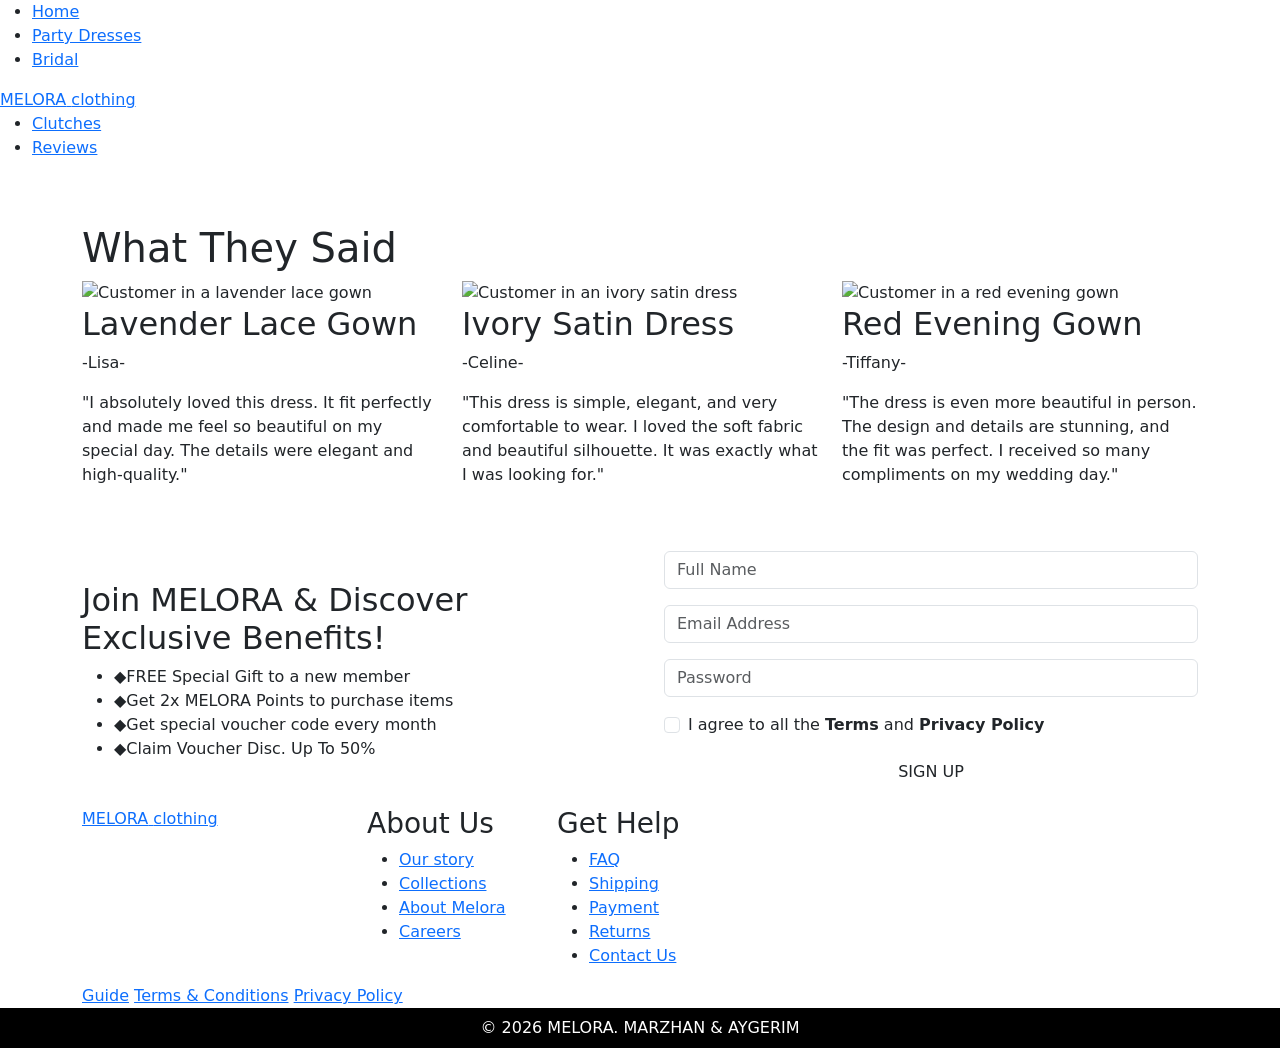
==== reviews.html @ 7b2a47d8 "Rename WEB Midtrem project/reviews.html to reviews.html" ====
<!DOCTYPE html>
<html lang="en">
<head>
  <meta charset="UTF-8">
  <meta name="viewport" content="width=device-width, initial-scale=1">
  <title>Reviews - MELORA</title>

  <link href="https://cdn.jsdelivr.net/npm/bootstrap@5.3.3/dist/css/bootstrap.min.css" rel="stylesheet">
  <link href="https://fonts.googleapis.com/css2?family=Inter:wght@400;500;700&display=swap" rel="stylesheet">
  <link rel="stylesheet" href="style.css">
</head>
<body>

  <header class="site-header">
    <nav class="main-nav">
      <ul class="menu menu-left">
        <li><a href="index.html">Home</a></li>
        <li><a href="partydress.html">Party Dresses</a></li>
        <li><a href="bridal.html">Bridal</a></li>
      </ul>

      <a href="index.html" class="logo">
        <span class="logo-name">MELORA</span>
        <span class="logo-sub">clothing</span>
      </a>

      <ul class="menu menu-right">
        <li><a href="clutches.html">Clutches</a></li>
        <li><a href="reviews.html" class="active">Reviews</a></li>
      </ul>
    </nav>
  </header>
  <main>
    <section class="container py-5">
      <h1 class="section-title">What They Said</h1>

      <div class="row g-4">

        <div class="col-12 col-md-4">
          <article class="review-card">
            <img src="photo_2026-10-03 21.40.28.jpeg" alt="Customer in a lavender lace gown">
            <h2 class="review-dress">Lavender Lace Gown</h2>
            <p class="reviewer">-Lisa-</p>
            <blockquote class="review-text">
              "I absolutely loved this dress. It fit perfectly and made me feel
              so beautiful on my special day. The details were elegant and high-quality."
            </blockquote>
          </article>
        </div>

        <div class="col-12 col-md-4">
          <article class="review-card">
            <img src="photo_2026-10-03 21.40.29.jpeg" alt="Customer in an ivory satin dress">
            <h2 class="review-dress">Ivory Satin Dress</h2>
            <p class="reviewer">-Celine-</p>
            <blockquote class="review-text">
              "This dress is simple, elegant, and very comfortable to wear.
              I loved the soft fabric and beautiful silhouette.
              It was exactly what I was looking for."
            </blockquote>
          </article>
        </div>

        <div class="col-12 col-md-4">
          <article class="review-card">
            <img src="photo_2026-10-03 21.40.30.jpeg" alt="Customer in a red evening gown">
            <h2 class="review-dress">Red Evening Gown</h2>
            <p class="reviewer">-Tiffany-</p>
            <blockquote class="review-text">
              "The dress is even more beautiful in person. The design and details
              are stunning, and the fit was perfect. I received so many compliments
              on my wedding day."
            </blockquote>
          </article>
        </div>

      </div>
    </section>

    <section class="join-section">
      <div class="container">
        <div class="row align-items-center g-5">

          <div class="col-12 col-lg-6">
            <h2 class="join-title">Join MELORA &amp; Discover Exclusive Benefits!</h2>

            <ul class="benefits">
              <li><span class="diamond">&#9670;</span>FREE Special Gift to a new member</li>
              <li><span class="diamond">&#9670;</span>Get 2x MELORA Points to purchase items</li>
              <li><span class="diamond">&#9670;</span>Get special voucher code every month</li>
              <li><span class="diamond">&#9670;</span>Claim Voucher Disc. Up To 50%</li>
            </ul>
          </div>

          <div class="col-12 col-lg-6 join-divider">
            <form id="signup-form" class="join-form" action="#" method="post">
              <div class="mb-3">
                <label for="signup-name" class="visually-hidden">Full Name</label>
                <input type="text" class="form-control" id="signup-name" name="name" placeholder="Full Name">
              </div>

              <div class="mb-3">
                <label for="signup-email" class="visually-hidden">Email Address</label>
                <input type="email" class="form-control" id="signup-email" name="email" placeholder="Email Address">
              </div>

              <div class="mb-3">
                <label for="signup-password" class="visually-hidden">Password</label>
                <input type="password" class="form-control" id="signup-password" name="password" placeholder="Password">
              </div>

              <div class="form-check mb-3">
                <input type="checkbox" class="form-check-input" id="agree" name="agree">
                <label for="agree" class="form-check-label">
                  I agree to all the <strong>Terms</strong> and <strong>Privacy Policy</strong>
                </label>
              </div>

              <div class="text-center mb-3">
                <button type="submit" class="btn btn-melora">SIGN UP</button>
              </div>
            </form>
          </div>

        </div>
      </div>
    </section>
  </main>
  <footer class="big-footer">
    <div class="container">
      <div class="row gy-4">

        <div class="col-12 col-md-3">
          <a href="index.html" class="logo">
            <span class="logo-name">MELORA</span>
            <span class="logo-sub">clothing</span>
          </a>
        </div>

        <div class="col-6 col-md-2">
          <h3 class="footer-title">About Us</h3>
          <ul class="footer-list">
            <li><a href="about.html">Our story</a></li>
            <li><a href="partydress.html">Collections</a></li>
            <li><a href="about.html">About Melora</a></li>
            <li><a href="#">Careers</a></li>
          </ul>
        </div>

        <div class="col-6 col-md-2">
          <h3 class="footer-title">Get Help</h3>
          <ul class="footer-list">
            <li><a href="#">FAQ</a></li>
            <li><a href="#">Shipping</a></li>
            <li><a href="#">Payment</a></li>
            <li><a href="#">Returns</a></li>
            <li><a href="contact.html">Contact Us</a></li>
          </ul>
        </div>
      </div>

      <nav class="footer-bottom-links">
        <a href="#">Guide</a>
        <a href="#">Terms &amp; Conditions</a>
        <a href="#">Privacy Policy</a>
      </nav>
    </div>

    <p class="copyright bg-black text-white text-center py-2 mb-0">
      &copy; 2026 MELORA. MARZHAN &amp; AYGERIM
    </p>
  </footer>

</body>
</html>
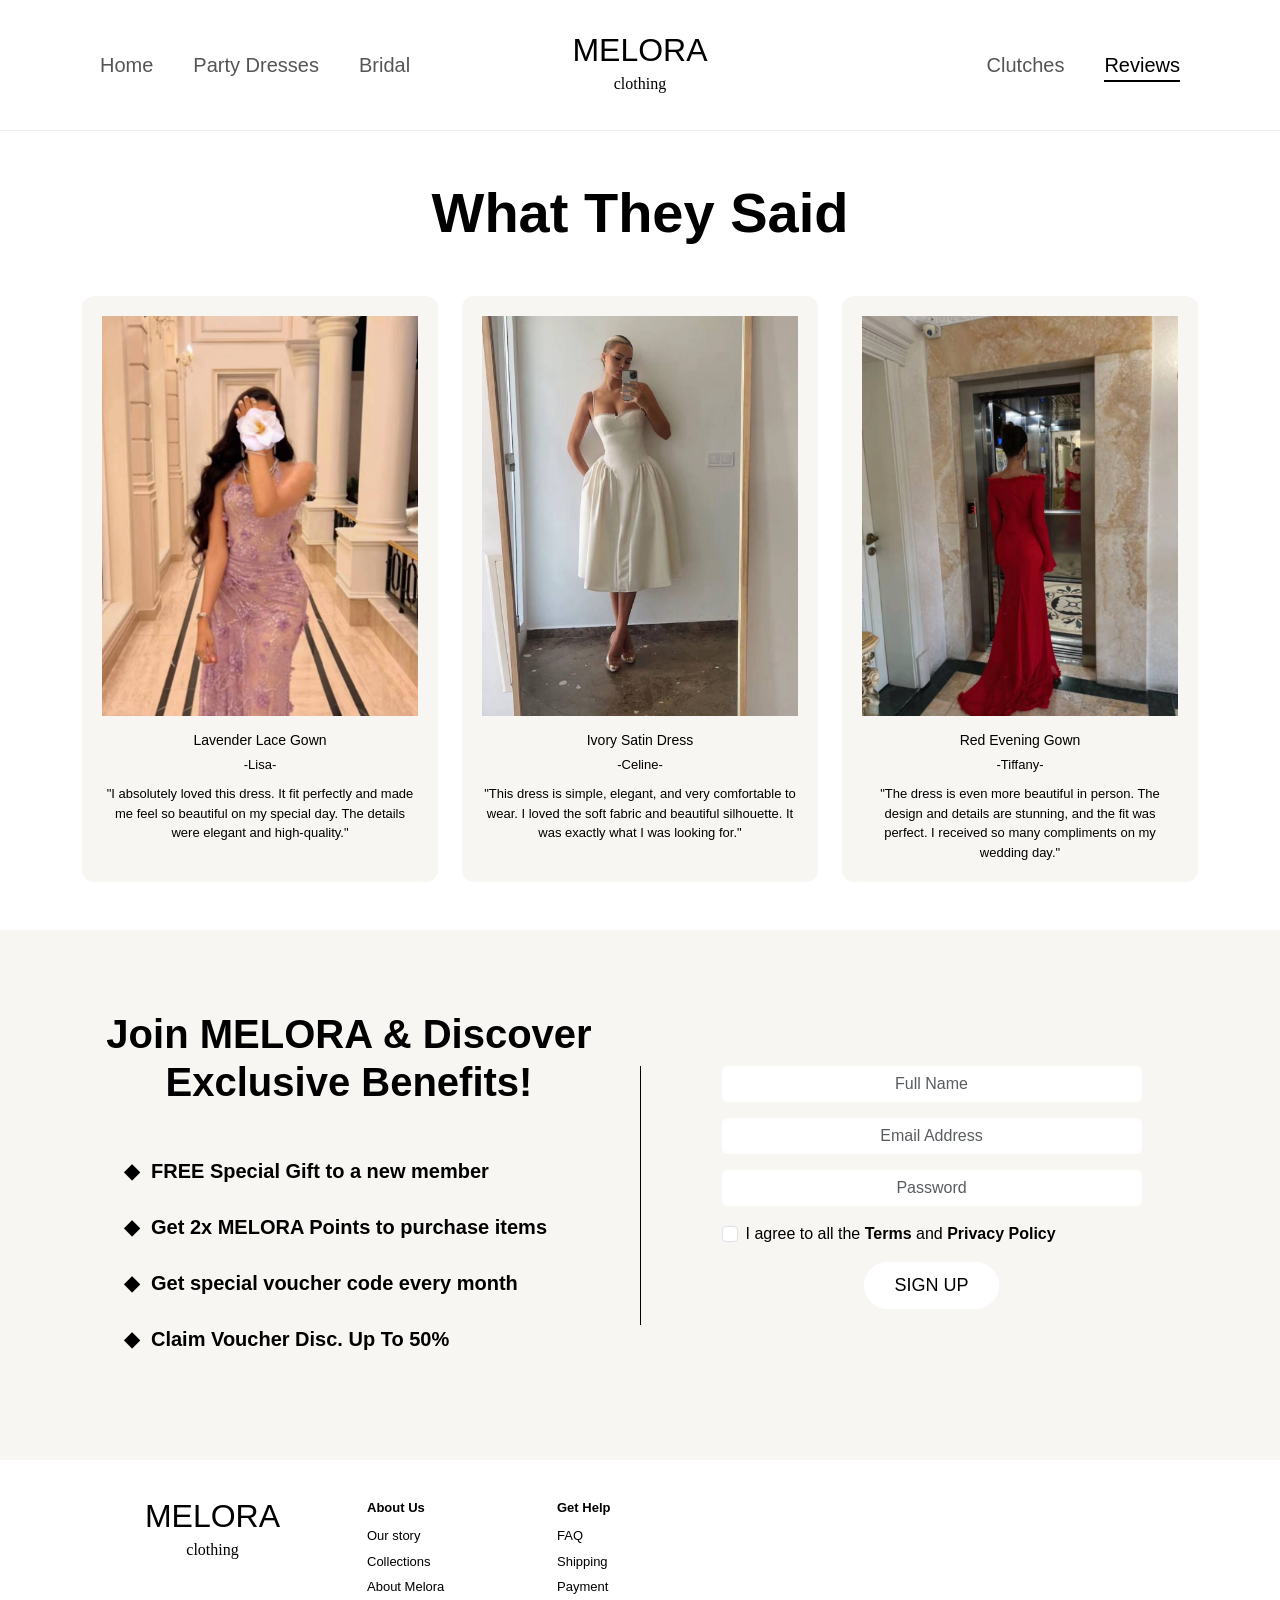
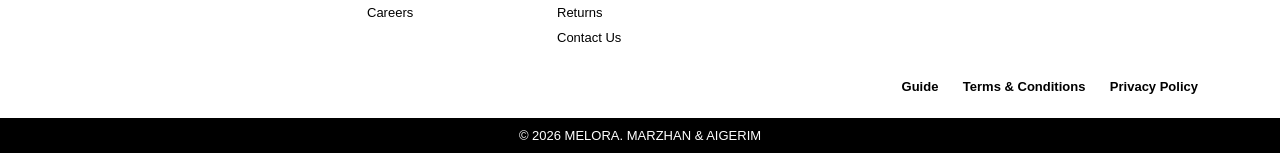
==== commit 245f6561: "Update reviews.html" ====
--- a/reviews.html
+++ b/reviews.html
@@ -167,7 +167,7 @@
     </div>
 
     <p class="copyright bg-black text-white text-center py-2 mb-0">
-      &copy; 2026 MELORA. MARZHAN &amp; AYGERIM
+      &copy; 2026 MELORA. MARZHAN &amp; AIGERIM
     </p>
   </footer>
 
--- a/style.css
+++ b/style.css
@@ -0,0 +1,636 @@
+body {
+  font-family: "Inter", Arial, sans-serif;
+  color: #000;
+  background-color: #fff;
+}
+
+a {
+  color: inherit;             
+  text-decoration: none;       
+}
+
+a:hover {
+  color: inherit;
+}
+
+.section-title {
+  font-size: 56px;
+  font-weight: 700;
+  text-align: center;
+  margin-bottom: 50px;
+}
+
+.site-header {
+  position: sticky;
+  top: 0;
+  z-index: 100;                
+  background-color: #fff;
+  border-bottom: 1px solid #eee;
+}
+
+.main-nav {
+  display: grid;
+  grid-template-columns: 1fr auto 1fr;
+  align-items: center;
+  height: 130px;
+  padding: 0 100px;
+}
+
+.menu {
+  display: flex;
+  gap: 40px;
+  list-style: none;
+  margin: 0;
+  padding: 0;
+}
+
+.menu-right {
+  justify-content: flex-end;   
+}
+
+.menu a {
+  font-size: 20px;
+  color: #555;
+  padding-bottom: 4px;
+  border-bottom: 2px solid transparent;
+}
+
+.menu a.active,
+.menu a:hover {
+  color: #000;
+  border-bottom-color: #000;
+}
+
+.logo {
+  display: flex;
+  flex-direction: column;
+  align-items: center;
+  color: #000;
+}
+
+.logo-name {
+  font-size: 32px;
+  line-height: 1;
+}
+
+.logo-sub {
+  margin-top: 6px;
+  font-family: Georgia, serif;
+  font-size: 16px;
+}
+
+#hero {
+  background-image: url("Airbrush-IMAGE-ENHANCER-1789742259120-1789742259120.png");
+  background-size: cover;
+  background-position: center;
+  background-color: #c4baab;   
+
+  min-height: 650px;
+  margin-bottom: 100px;        
+
+  display: flex;
+  flex-direction: column;
+  justify-content: center;
+  align-items: center;
+  text-align: center;
+}
+
+#hero h1 {
+  font-size: 100px;
+  font-weight: 500;
+  margin: 0;
+}
+
+#hero h2 {
+  font-size: 32px;
+  font-weight: 400;
+  margin: 10px 0 0 0;
+}
+
+#hero hr {
+  width: 400px;
+  max-width: 80%;
+  border-top: 1px solid #000;
+  opacity: 1;
+  margin: 20px 0;
+}
+
+#hero p {
+  font-size: 24px;
+  margin: 0;
+}
+
+.card-item {
+  position: relative;
+  text-align: center;
+}
+
+.card-item img {
+  display: block;
+  width: 100%;
+  height: 580px;
+  object-fit: cover;          
+  background-color: #e8e2d8;
+}
+
+.item-name {
+  margin: 12px 0 4px 0;
+  font-size: 16px;
+}
+
+.item-price {
+  margin: 0 0 12px 0;
+  font-size: 14px;
+}
+
+.badge-sale {
+  position: absolute;
+  top: 12px;
+  left: 12px;
+  padding: 4px 14px;
+  font-size: 12px;
+  background-color: #000;
+  color: #fff;
+}
+
+.btn-melora {
+  padding: 10px 30px;
+  font-size: 18px;
+  color: #000;
+  background-color: #f2f2f0;
+  border: none;
+  border-radius: 30px;
+}
+
+.btn-melora:hover {
+  color: #000;
+  background-color: #e4e2dd;
+}
+
+.gallery {
+  display: grid;
+  grid-template-columns: repeat(3, 1fr);
+  gap: 30px;
+}
+
+#promo {
+  display: flex;
+  align-items: center;
+  justify-content: space-between;
+  min-height: 600px;
+  padding: 0 100px;
+  margin-bottom: 100px;        
+  background-color: #f7f6f2;
+}
+
+#promo img {
+  width: 380px;
+  height: 500px;
+  object-fit: contain;
+}
+
+.promo-text {
+  text-align: center;
+}
+
+.promo-text h2 {
+  font-size: 72px;
+  font-weight: 700;
+  margin-bottom: 25px;
+}
+
+.promo-text p {
+  font-size: 24px;
+  margin-bottom: 40px;
+}
+
+#promo .btn-melora {
+  background-color: #fff;
+}
+
+.tabs {
+  display: flex;
+  justify-content: center;
+  list-style: none;
+  margin: 0;
+  padding: 0;
+}
+
+.tabs a {
+  display: block;
+  padding: 20px 30px;
+  font-size: 28px;
+  color: #333;
+}
+
+.tabs a.active {
+  background-color: #f7f6f2;  
+  color: #000;
+}
+.bridal-box {
+  padding: 40px;
+  background-color: #f7f6f2;
+}
+
+.bridal-box .btn-melora {
+  background-color: #fff;
+}
+.about-img {
+  width: 100%;
+  height: 550px;
+  object-fit: cover;
+  background-color: #e8e2d8;
+}
+
+.highlight {
+  font-weight: 700;
+  border-bottom: 2px solid #c4baab;
+}
+
+.site-footer {
+  background-color: #f7f6f2;
+  font-size: 14px;
+}
+
+
+@media (max-width: 992px) {
+  .section-title {
+    font-size: 44px;
+  }
+
+  .main-nav {
+    height: auto;
+    padding: 20px 30px;
+  }
+
+  .menu {
+    gap: 20px;
+  }
+
+  .menu a {
+    font-size: 17px;
+  }
+
+  #hero {
+    min-height: 500px;
+  }
+
+  #hero h1 {
+    font-size: 70px;
+  }
+
+  #hero h2 {
+    font-size: 26px;
+  }
+
+  #hero p {
+    font-size: 20px;
+  }
+
+  .card-item img {
+    height: 420px;
+  }
+
+  .gallery {
+    grid-template-columns: repeat(2, 1fr);
+  }
+
+  #promo {
+    padding: 0 30px;
+  }
+
+  #promo img {
+    width: 220px;
+    height: 300px;
+  }
+
+  .promo-text h2 {
+    font-size: 48px;
+  }
+
+  .promo-text p {
+    font-size: 20px;
+  }
+
+  .tabs a {
+    padding: 16px 18px;
+    font-size: 22px;
+  }
+}
+
+@media (max-width: 576px) {
+  .section-title {
+    font-size: 34px;
+    margin-bottom: 30px;
+  }
+  .main-nav {
+    grid-template-columns: 1fr;
+    row-gap: 12px;
+    justify-items: center;
+  }
+
+  .logo {
+    order: -1;
+  }
+
+  .menu {
+    flex-wrap: wrap;
+    justify-content: center;
+    gap: 14px 20px;
+  }
+
+  .menu-right {
+    justify-content: center;
+  }
+
+  #hero {
+    min-height: 400px;
+    margin-bottom: 50px;
+  }
+
+  #hero h1 {
+    font-size: 48px;
+  }
+
+  #hero h2 {
+    font-size: 20px;
+  }
+
+  #hero p {
+    font-size: 16px;
+  }
+
+  .card-item img {
+    height: 400px;
+  }
+
+  .gallery {
+    grid-template-columns: 1fr;
+  }
+
+  #promo {
+    flex-direction: column;
+    padding: 40px 20px;
+    margin-bottom: 50px;
+  }
+
+  #promo img {
+    width: 200px;
+    height: 250px;
+  }
+
+  .promo-text {
+    margin: 20px 0;
+  }
+
+  .promo-text h2 {
+    font-size: 40px;
+  }
+
+  .tabs {
+    flex-wrap: wrap;
+  }
+
+  .tabs a {
+    padding: 12px 14px;
+    font-size: 18px;
+  }
+
+  .bridal-box {
+    padding: 20px;
+  }
+
+  .about-img {
+    height: 380px;
+  }
+}
+
+.clutch-grid {
+  display: grid;
+  grid-template-columns: repeat(3, 1fr);
+  grid-auto-rows: 260px;
+  gap: 30px;
+}
+
+.clutch-item {
+  position: relative;
+  background-color: #fafafa;
+  overflow: hidden;
+}
+
+.clutch-tall {
+  grid-row: span 2;
+}
+
+.clutch-item img {
+  width: 100%;
+  height: 100%;
+  object-fit: contain;         
+}
+
+.clutch-tall img {
+  object-fit: cover;          
+}
+
+.clutch-name {
+  position: absolute;
+  left: 20px;
+  bottom: 20px;
+  margin: 0;
+  padding: 4px 10px;
+  font-size: 16px;
+  font-weight: 500;
+  background-color: rgba(255, 255, 255, 0.75);
+}
+
+.clutch-arrow {
+  position: absolute;
+  right: 0;
+  bottom: 0;
+  display: flex;
+  justify-content: center;
+  align-items: center;
+  width: 90px;
+  height: 80px;
+  font-size: 36px;
+  background-color: #f7f6f2;
+}
+
+.clutch-arrow:hover {
+  background-color: #e4e2dd;
+}
+
+@media (max-width: 992px) {
+  .clutch-grid {
+    grid-template-columns: repeat(2, 1fr);
+  }
+}
+
+@media (max-width: 576px) {
+  .clutch-grid {
+    grid-template-columns: 1fr;
+    grid-auto-rows: 300px;
+  }
+
+  .clutch-name {
+    font-size: 14px;
+    left: 10px;
+    max-width: 60%;
+  }
+}
+
+.review-card {
+  height: 100%;                
+  padding: 20px;
+  text-align: center;
+  background-color: #f7f6f2;
+  border-radius: 12px;
+}
+
+.review-card img {
+  width: 100%;
+  height: 400px;
+  object-fit: cover;
+  background-color: #e8e2d8;
+}
+
+.review-dress {
+  margin: 16px 0 6px 0;
+  font-size: 14px;
+  font-weight: 500;
+}
+
+
+.reviewer {
+  margin: 0 0 10px 0;
+  font-size: 13px;
+}
+
+.review-text {
+  margin: 0;
+  font-size: 13px;
+}
+
+
+.join-section {
+  padding: 80px 0;
+  background-color: #f7f6f2;
+}
+
+.join-title {
+  font-size: 40px;
+  font-weight: 700;
+  text-align: center;
+  margin-bottom: 50px;
+}
+
+.benefits {
+  list-style: none;
+  max-width: 450px;
+  margin: 0 auto;
+  padding: 0;
+}
+
+.benefits li {
+  margin-bottom: 26px;
+  font-size: 20px;
+  font-weight: 600;
+}
+
+.diamond {
+  margin-right: 12px;
+}
+
+.join-divider {
+  border-left: 1px solid #000;
+}
+
+.join-form {
+  max-width: 420px;
+  margin: 0 auto;
+}
+
+.join-form .form-control {
+  text-align: center;
+  border: none;
+}
+
+.join-section .btn-melora {
+  background-color: #fff;
+}
+
+.big-footer {
+  padding-top: 40px;
+  background-color: #fff;
+}
+
+.footer-title {
+  margin-bottom: 10px;
+  font-size: 13px;
+  font-weight: 700;
+}
+
+.footer-list {
+  list-style: none;
+  margin: 0;
+  padding: 0;
+  font-size: 13px;
+}
+
+.footer-list li {
+  margin-bottom: 6px;
+}
+
+.footer-bottom-links {
+  margin: 20px 0;
+  text-align: right;
+}
+
+.footer-bottom-links a {
+  margin-left: 20px;
+  font-size: 13px;
+  font-weight: 700;
+}
+
+.copyright {
+  font-size: 13px;
+}
+
+
+@media (max-width: 992px) {
+  .join-section {
+    padding: 60px 0;
+  }
+
+  .join-title {
+    font-size: 34px;
+  }
+
+  .join-divider {
+    border-left: none;
+    border-top: 1px solid #000;
+    padding-top: 40px;
+  }
+}
+
+@media (max-width: 576px) {
+  .join-section {
+    padding: 40px 0;
+  }
+
+  .join-title {
+    font-size: 28px;
+  }
+
+  .benefits li {
+    font-size: 17px;
+  }
+
+  .footer-bottom-links {
+    text-align: left;
+  }
+
+  .footer-bottom-links a {
+    margin: 0 20px 0 0;
+  }
+}
